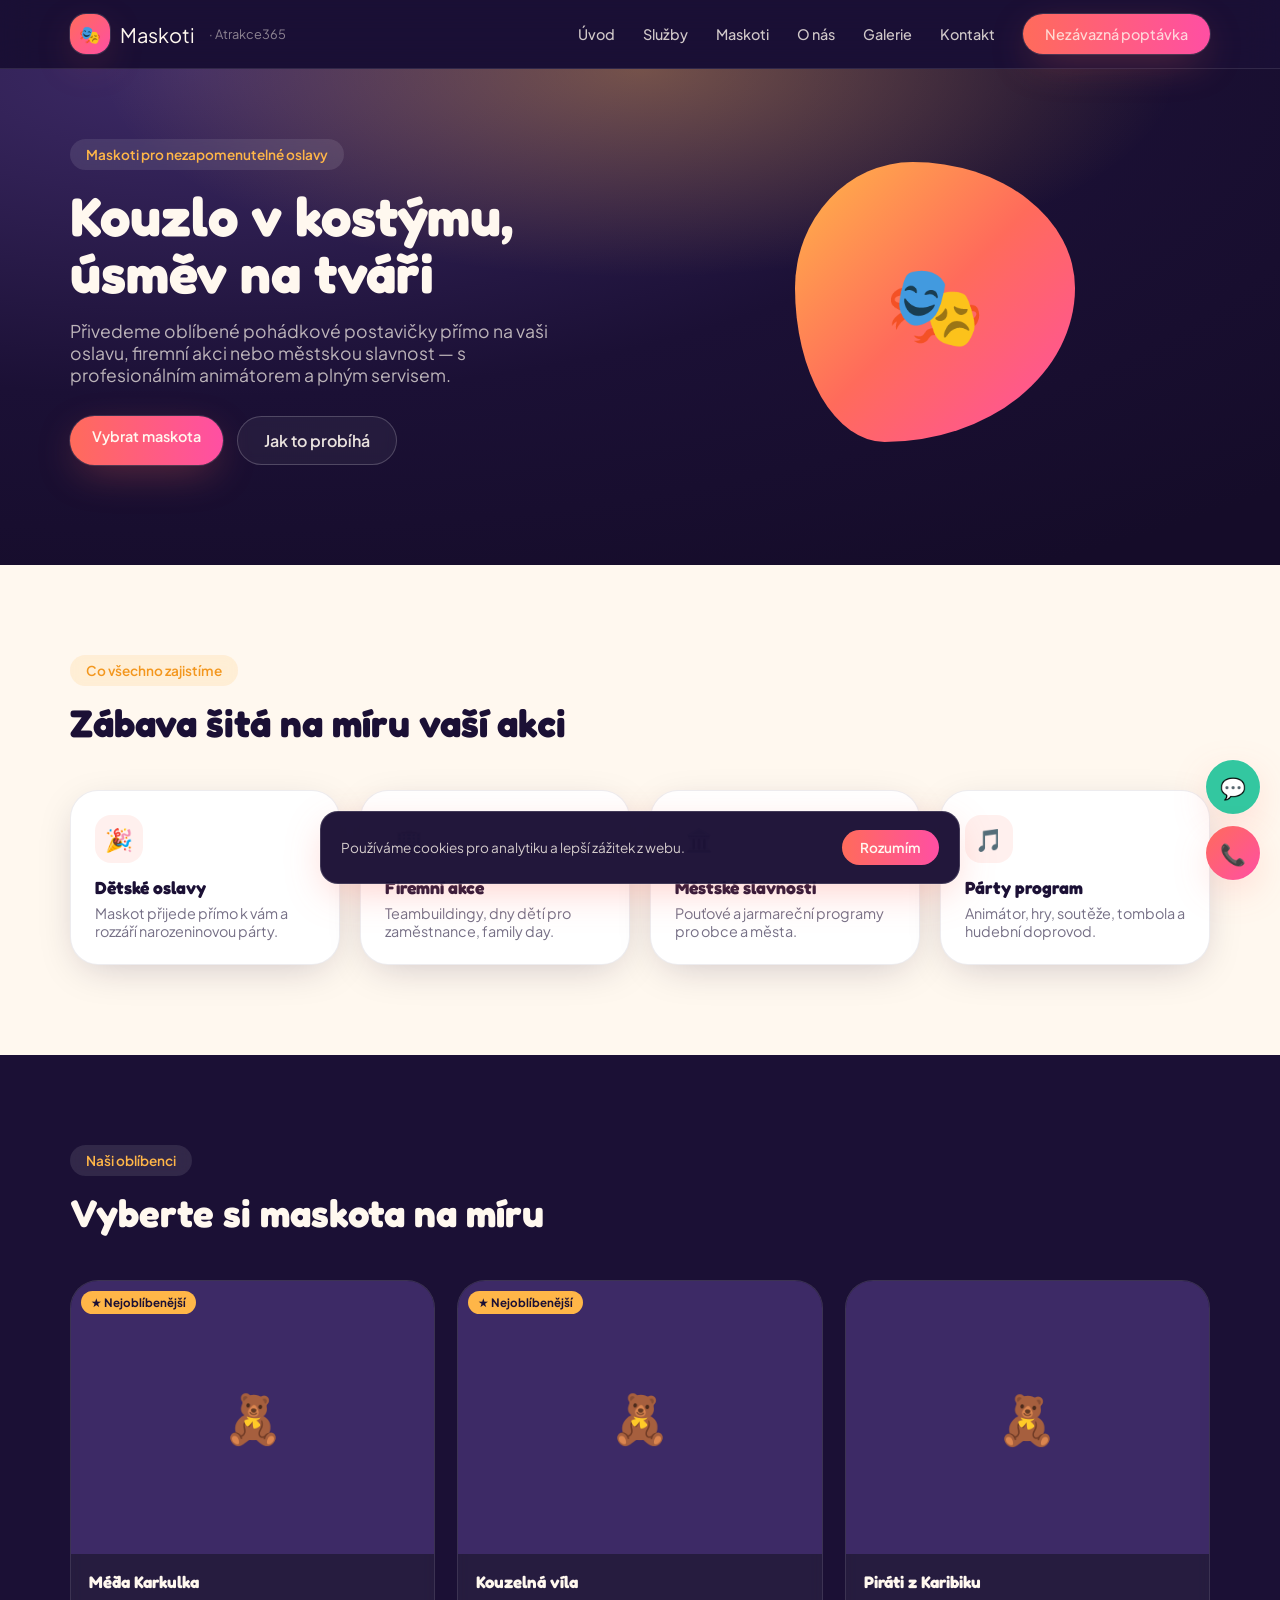
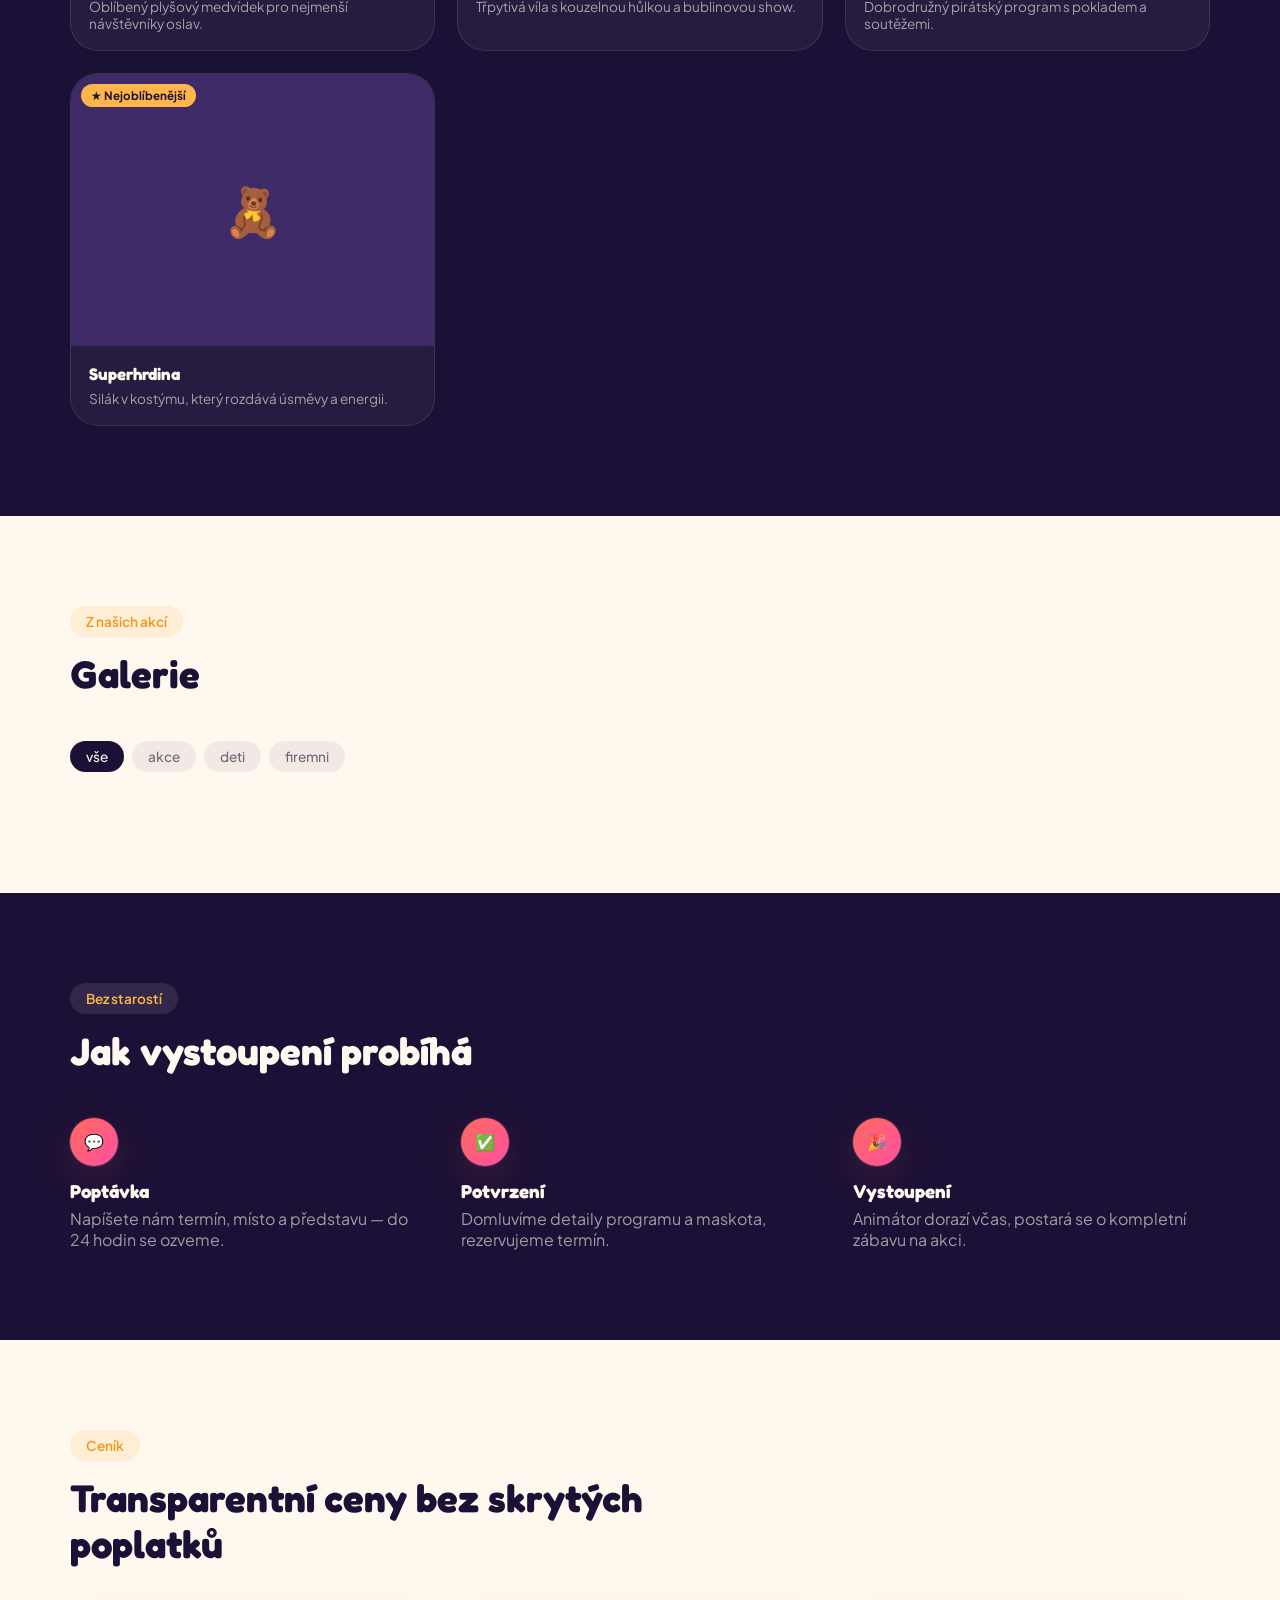
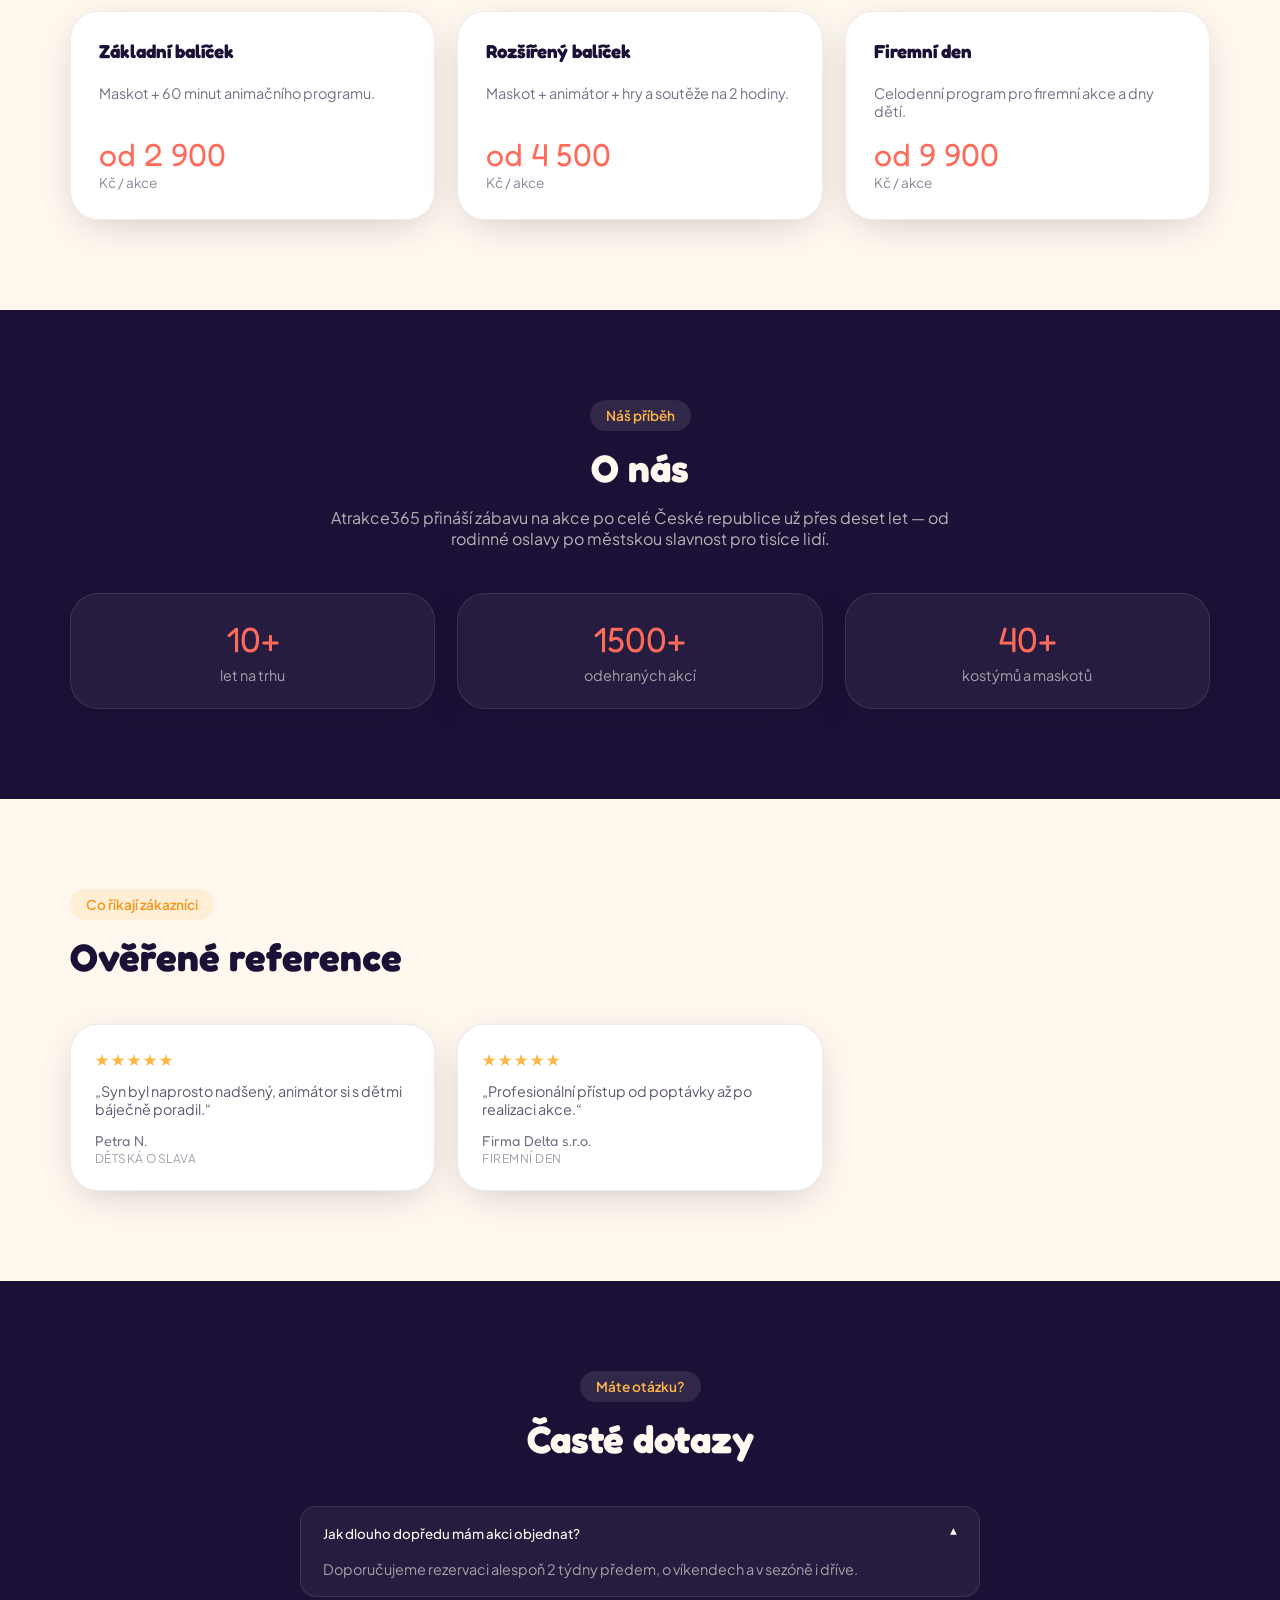
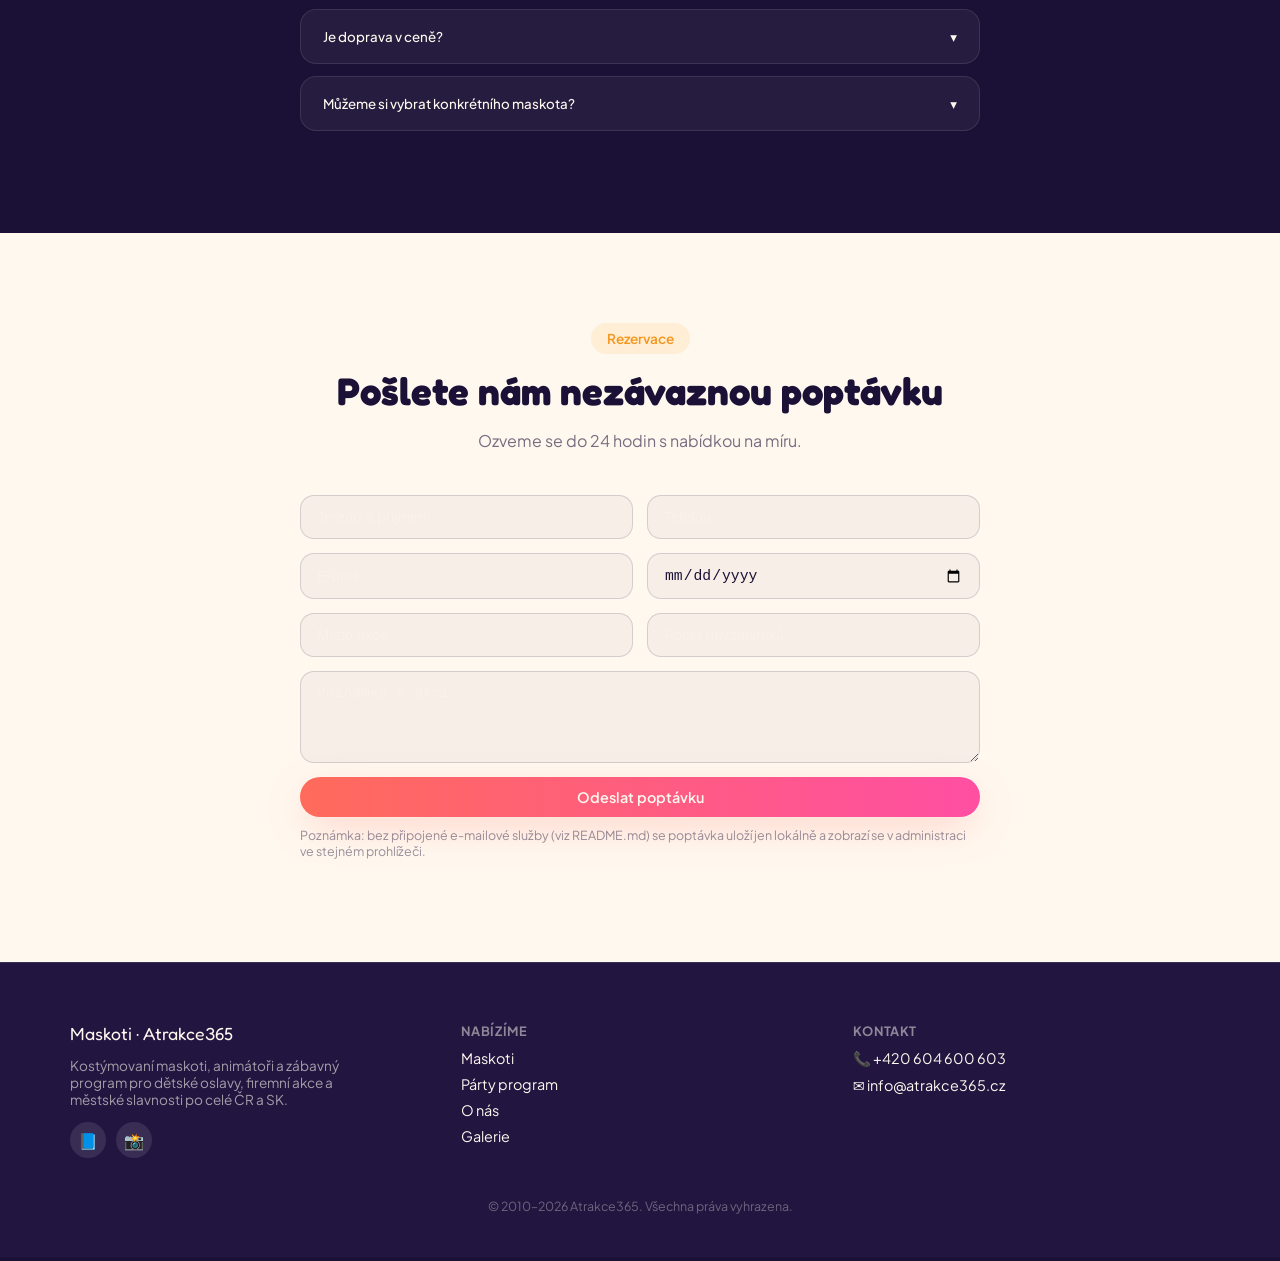
==== index.html @ 15e0b3e3 "Add files via upload" ====
<!DOCTYPE html>
<html lang="cs">
<head>
<meta charset="UTF-8">
<meta name="viewport" content="width=device-width, initial-scale=1.0">
<title id="pageTitle">Maskoti | Atrakce365 — zábava pro dětské oslavy i firemní akce</title>
<meta id="metaDescription" name="description" content="Kostýmovaní maskoti, animátoři a párty program pro dětské oslavy, firemní akce a městské slavnosti po celé ČR.">
<meta property="og:title" id="ogTitle" content="Maskoti | Atrakce365">
<meta property="og:description" id="ogDescription" content="Zábavný program a maskoti pro vaši akci.">
<meta property="og:type" content="website">
<link rel="icon" href="data:,">
<link rel="preconnect" href="https://fonts.googleapis.com">
<link href="https://fonts.googleapis.com/css2?family=Fredoka:wght@500;600;700&family=Plus+Jakarta+Sans:wght@400;500;600;700&display=swap" rel="stylesheet">
<link rel="stylesheet" href="style.css">
</head>
<body>

<header class="site-header">
  <div class="container">
    <a href="#top" class="logo">
      <span class="logo-badge">🎭</span>
      Maskoti <small>· Atrakce365</small>
    </a>
    <nav class="nav" id="navFull">
      <a href="#top">Úvod</a>
      <a href="#sluzby">Služby</a>
      <a href="#maskoti">Maskoti</a>
      <a href="#portfolio">O nás</a>
      <a href="#galerie">Galerie</a>
      <a href="#kontakt">Kontakt</a>
      <a href="#kontakt" class="btn-cta">Nezávazná poptávka</a>
    </nav>
    <button class="menu-toggle" id="menuToggle">☰</button>
  </div>
  <div class="mobile-nav" id="mobileNav"></div>
</header>

<section class="hero" id="top" data-section="hero">
  <div class="container hero-grid">
    <div>
      <span class="eyebrow" id="heroEyebrow">Maskoti pro nezapomenutelné oslavy</span>
      <h1 id="heroTitle">Kouzlo v kostýmu, úsměv na tváři</h1>
      <p class="lead" id="heroSubtitle"></p>
      <div class="hero-actions">
        <a href="#kontakt" class="btn-cta" id="heroCta">Vybrat maskota</a>
        <a href="#jak-to-probiha" class="btn-outline">Jak to probíhá</a>
      </div>
    </div>
    <div class="hero-badge">🎭</div>
  </div>
</section>

<section class="pad on-cream" id="sluzby" data-section="sluzby">
  <div class="container">
    <div class="section-head reveal">
      <span class="eyebrow">Co všechno zajistíme</span>
      <h2>Zábava šitá na míru vaší akci</h2>
    </div>
    <div class="grid-4">
      <div class="card reveal"><div class="icon-badge">🎉</div><h3>Dětské oslavy</h3><p>Maskot přijede přímo k vám a rozzáří narozeninovou párty.</p></div>
      <div class="card reveal"><div class="icon-badge">🏢</div><h3>Firemní akce</h3><p>Teambuildingy, dny dětí pro zaměstnance, family day.</p></div>
      <div class="card reveal"><div class="icon-badge">🏛️</div><h3>Městské slavnosti</h3><p>Pouťové a jarmareční programy pro obce a města.</p></div>
      <div class="card reveal"><div class="icon-badge">🎵</div><h3>Párty program</h3><p>Animátor, hry, soutěže, tombola a hudební doprovod.</p></div>
    </div>
  </div>
</section>

<section class="pad" id="maskoti" data-section="maskoti">
  <div class="container">
    <div class="section-head reveal">
      <span class="eyebrow">Naši oblíbenci</span>
      <h2>Vyberte si maskota na míru</h2>
    </div>
    <div class="grid-3" id="mascotsGrid"></div>
  </div>
</section>

<section class="pad on-cream" id="galerie" data-section="galerie">
  <div class="container">
    <div class="section-head reveal">
      <span class="eyebrow">Z našich akcí</span>
      <h2>Galerie</h2>
    </div>
    <div class="gallery-filters" id="galleryFilters"></div>
    <div class="masonry" id="galleryGrid"></div>
  </div>
</section>

<section class="pad" id="jak-to-probiha" data-section="jak-to-probiha">
  <div class="container">
    <div class="section-head reveal">
      <span class="eyebrow">Bez starostí</span>
      <h2>Jak vystoupení probíhá</h2>
    </div>
    <div class="steps">
      <div class="reveal"><div class="step-icon">💬</div><h3 style="margin:14px 0 6px">Poptávka</h3><p style="color:rgba(255,248,239,.6);margin:0">Napíšete nám termín, místo a představu — do 24 hodin se ozveme.</p></div>
      <div class="reveal"><div class="step-icon">✅</div><h3 style="margin:14px 0 6px">Potvrzení</h3><p style="color:rgba(255,248,239,.6);margin:0">Domluvíme detaily programu a maskota, rezervujeme termín.</p></div>
      <div class="reveal"><div class="step-icon">🎉</div><h3 style="margin:14px 0 6px">Vystoupení</h3><p style="color:rgba(255,248,239,.6);margin:0">Animátor dorazí včas, postará se o kompletní zábavu na akci.</p></div>
    </div>
  </div>
</section>

<section class="pad on-cream" id="cenik" data-section="cenik">
  <div class="container">
    <div class="section-head reveal">
      <span class="eyebrow">Ceník</span>
      <h2>Transparentní ceny bez skrytých poplatků</h2>
    </div>
    <div class="grid-3" id="pricingGrid"></div>
  </div>
</section>

<section class="pad" id="portfolio" data-section="portfolio">
  <div class="container">
    <div class="section-head reveal text-center mx-auto" style="max-width:640px">
      <span class="eyebrow">Náš příběh</span>
      <h2>O nás</h2>
      <p style="color:rgba(255,248,239,.7)">Atrakce365 přináší zábavu na akce po celé České republice už přes deset let — od rodinné oslavy po městskou slavnost pro tisíce lidí.</p>
    </div>
    <div class="grid-3">
      <div class="card reveal text-center" style="background:rgba(255,255,255,.05);border-color:rgba(255,255,255,.1)">
        <p class="display" style="font-size:2.2rem;color:var(--coral);margin:0">10+</p><p style="color:rgba(255,248,239,.6);margin:6px 0 0">let na trhu</p>
      </div>
      <div class="card reveal text-center" style="background:rgba(255,255,255,.05);border-color:rgba(255,255,255,.1)">
        <p class="display" style="font-size:2.2rem;color:var(--coral);margin:0">1500+</p><p style="color:rgba(255,248,239,.6);margin:6px 0 0">odehraných akcí</p>
      </div>
      <div class="card reveal text-center" style="background:rgba(255,255,255,.05);border-color:rgba(255,255,255,.1)">
        <p class="display" style="font-size:2.2rem;color:var(--coral);margin:0">40+</p><p style="color:rgba(255,248,239,.6);margin:6px 0 0">kostýmů a maskotů</p>
      </div>
    </div>
  </div>
</section>

<section class="pad on-cream" id="reference" data-section="reference">
  <div class="container">
    <div class="section-head reveal">
      <span class="eyebrow">Co říkají zákazníci</span>
      <h2>Ověřené reference</h2>
    </div>
    <div class="grid-3" id="testimonialsGrid"></div>
  </div>
</section>

<section class="pad" id="faq" data-section="faq">
  <div class="container" style="max-width:720px">
    <div class="section-head reveal text-center mx-auto">
      <span class="eyebrow">Máte otázku?</span>
      <h2>Časté dotazy</h2>
    </div>
    <div id="faqList"></div>
  </div>
</section>

<section class="pad on-cream" id="kontakt" data-section="kontakt">
  <div class="container" style="max-width:720px">
    <div class="section-head reveal text-center mx-auto">
      <span class="eyebrow">Rezervace</span>
      <h2>Pošlete nám nezávaznou poptávku</h2>
      <p style="color:rgba(27,16,53,.6)">Ozveme se do 24 hodin s nabídkou na míru.</p>
    </div>

    <div id="contactSuccess" class="form-success hidden">
      <p class="display" style="font-size:1.4rem;margin:0 0 6px">Poptávka odeslána!</p>
      <p style="margin:0;color:rgba(27,16,53,.6)">Ozveme se vám co nejdříve na uvedený kontakt.</p>
    </div>

    <form id="contactForm" class="form-grid">
      <input class="field" name="name" required placeholder="Jméno a příjmení" style="color:var(--ink);background:rgba(27,16,53,.04);border-color:rgba(27,16,53,.15)">
      <input class="field" name="phone" required placeholder="Telefon" style="color:var(--ink);background:rgba(27,16,53,.04);border-color:rgba(27,16,53,.15)">
      <input class="field" name="email" required type="email" placeholder="E-mail" style="color:var(--ink);background:rgba(27,16,53,.04);border-color:rgba(27,16,53,.15)">
      <input class="field" name="eventDate" type="date" style="color:var(--ink);background:rgba(27,16,53,.04);border-color:rgba(27,16,53,.15)">
      <input class="field" name="eventPlace" placeholder="Místo akce" style="color:var(--ink);background:rgba(27,16,53,.04);border-color:rgba(27,16,53,.15)">
      <input class="field" name="guestCount" placeholder="Počet návštěvníků" style="color:var(--ink);background:rgba(27,16,53,.04);border-color:rgba(27,16,53,.15)">
      <textarea class="field form-full" name="note" rows="4" placeholder="Poznámka k akci" style="color:var(--ink);background:rgba(27,16,53,.04);border-color:rgba(27,16,53,.15)"></textarea>
      <button type="submit" class="btn-cta form-full">Odeslat poptávku</button>
    </form>
    <p style="font-size:.78rem;color:rgba(27,16,53,.45);margin-top:10px">
      Poznámka: bez připojené e-mailové služby (viz README.md) se poptávka uloží jen lokálně a zobrazí se v administraci ve stejném prohlížeči.
    </p>
  </div>
</section>

<footer class="site-footer">
  <div class="container">
    <div class="footer-grid">
      <div>
        <p class="display" style="font-size:1.1rem;margin:0 0 8px">Maskoti · Atrakce365</p>
        <p style="font-size:.85rem;color:rgba(255,248,239,.6);max-width:280px">Kostýmovaní maskoti, animátoři a zábavný program pro dětské oslavy, firemní akce a městské slavnosti po celé ČR a SK.</p>
        <div class="social-row" id="socialRow"></div>
      </div>
      <div id="navFooterServices">
        <h4>Nabízíme</h4>
        <ul>
          <li><a href="#maskoti">Maskoti</a></li>
          <li><a href="#sluzby">Párty program</a></li>
          <li><a href="#portfolio">O nás</a></li>
          <li><a href="#galerie">Galerie</a></li>
        </ul>
      </div>
      <div>
        <h4>Kontakt</h4>
        <ul>
          <li id="footerPhone"></li>
          <li id="footerEmail"></li>
        </ul>
      </div>
    </div>
    <p class="footer-bottom">© 2010–<span id="year"></span> Atrakce365. Všechna práva vyhrazena.</p>
  </div>
</footer>

<div class="floating">
  <a class="fab fab-whatsapp" id="whatsappBtn" href="#" target="_blank" rel="noreferrer">💬</a>
  <a class="fab fab-call" id="callBtn" href="#">📞</a>
</div>

<div class="cookie-bar" id="cookieBar">
  <p>Používáme cookies pro analytiku a lepší zážitek z webu.</p>
  <button class="btn-small" id="cookieAccept">Rozumím</button>
</div>

<div class="lightbox" id="lightbox">
  <button class="lightbox-close" id="lightboxClose">✕</button>
  <img id="lightboxImg" src="" alt="">
</div>

<script src="data.js"></script>
<script src="main.js"></script>
</body>
</html>
---- style.css ----
:root {
  --ink: #1B1035;
  --ink-light: #2A1B4D;
  --ink-soft: #3D2A66;
  --cream: #FFF8EF;
  --coral: #FF6B5B;
  --coral-dark: #E8503F;
  --amber: #FFB648;
  --amber-dark: #F3971E;
  --candy: #FF4FA3;
  --mint: #33C7A0;
  --mint-dark: #22A385;
  --radius: 1.75rem;
  --shadow-soft: 0 10px 40px -12px rgba(27,16,53,.25);
  --shadow-glow: 0 0 0 1px rgba(255,255,255,.12), 0 12px 40px -8px rgba(255,107,91,.35);
}

* { box-sizing: border-box; }
html { scroll-behavior: smooth; }
body {
  margin: 0;
  background: var(--ink);
  color: var(--cream);
  font-family: 'Plus Jakarta Sans', system-ui, sans-serif;
  -webkit-font-smoothing: antialiased;
}
h1, h2, h3, .display { font-family: 'Fredoka', system-ui, sans-serif; }
a { color: inherit; text-decoration: none; }
img { max-width: 100%; display: block; }
button { font-family: inherit; cursor: pointer; border: none; }
.container { max-width: 1180px; margin: 0 auto; padding: 0 20px; }

/* ---------- Header ---------- */
.site-header {
  position: sticky; top: 0; z-index: 50;
  background: rgba(27,16,53,.85); backdrop-filter: blur(16px);
  border-bottom: 1px solid rgba(255,255,255,.1);
}
.site-header .container { display: flex; align-items: center; justify-content: space-between; padding: 14px 20px; }
.logo { display: flex; align-items: center; gap: 10px; font-size: 1.25rem; }
.logo-badge {
  width: 40px; height: 40px; border-radius: 16px; display: flex; align-items: center; justify-content: center;
  background: linear-gradient(135deg, var(--coral), var(--candy)); box-shadow: var(--shadow-glow); font-size: 1.1rem;
}
.logo small { color: rgba(255,248,239,.5); font-weight: 400; font-size: .8rem; margin-left: 4px; }
.nav { display: none; align-items: center; gap: 28px; }
.nav a { font-size: .9rem; font-weight: 500; color: rgba(255,248,239,.8); transition: color .2s; }
.nav a:hover { color: var(--amber); }
.btn-cta {
  border-radius: 999px; padding: 11px 22px; font-weight: 600; font-size: .9rem; color: var(--cream);
  background: linear-gradient(90deg, var(--coral), var(--candy)); box-shadow: var(--shadow-glow); transition: filter .2s;
}
.btn-cta:hover { filter: brightness(1.1); }
.menu-toggle { display: block; background: none; color: var(--cream); font-size: 1.4rem; }
.mobile-nav { display: none; flex-direction: column; gap: 4px; padding: 10px 20px 18px; border-top: 1px solid rgba(255,255,255,.1); }
.mobile-nav a { padding: 10px 8px; border-radius: 10px; color: rgba(255,248,239,.85); }
.mobile-nav.open { display: flex; }
@media (min-width: 860px) {
  .nav { display: flex; }
  .menu-toggle { display: none; }
  .mobile-nav { display: none !important; }
}

/* ---------- Hero ---------- */
.hero {
  position: relative; overflow: hidden; padding: 70px 0 100px;
  background: radial-gradient(120% 120% at 15% 0%, var(--ink-soft) 0%, var(--ink) 55%, #150C29 100%);
}
.hero::before {
  content: ''; position: absolute; inset: 0;
  background: radial-gradient(60% 60% at 50% 0%, rgba(255,182,72,.35) 0%, rgba(255,182,72,0) 70%);
}
.hero-grid { position: relative; display: grid; gap: 40px; align-items: center; }
@media (min-width: 860px) { .hero-grid { grid-template-columns: 1fr 1fr; } }
.eyebrow {
  display: inline-flex; align-items: center; gap: 8px; border-radius: 999px; padding: 7px 16px;
  background: rgba(255,255,255,.1); color: var(--amber); font-size: .85rem; font-weight: 600; backdrop-filter: blur(6px);
}
.hero h1 { font-size: clamp(2.2rem, 5vw, 3.4rem); line-height: 1.05; margin: 18px 0 0; }
.hero p.lead { max-width: 480px; margin: 18px 0 0; color: rgba(255,248,239,.7); font-size: 1.1rem; }
.hero-actions { display: flex; flex-wrap: wrap; gap: 14px; margin-top: 30px; }
.btn-outline {
  border-radius: 999px; padding: 13px 26px; font-weight: 600; color: rgba(255,248,239,.9);
  border: 1px solid rgba(255,255,255,.2); background: rgba(255,255,255,.05); backdrop-filter: blur(6px);
}
.hero-badge {
  width: 280px; height: 280px; margin: 0 auto; border-radius: 42% 58% 68% 32% / 45% 45% 55% 55%;
  background: linear-gradient(135deg, var(--amber), var(--coral), var(--candy));
  display: flex; align-items: center; justify-content: center; font-size: 5rem; animation: floaty 6s ease-in-out infinite;
}
@keyframes floaty { 0%,100% { transform: translateY(0) rotate(-1deg); } 50% { transform: translateY(-14px) rotate(1deg); } }

/* ---------- Sections generic ---------- */
section.pad { padding: 90px 0; }
.section-head { max-width: 620px; margin-bottom: 44px; }
.section-head h2 { font-size: clamp(1.7rem, 3vw, 2.4rem); margin: 14px 0 0; }
.on-cream { background: var(--cream); color: var(--ink); }
.on-cream .eyebrow { background: rgba(255,182,72,.15); color: var(--amber-dark); }

.reveal { opacity: 0; transform: translateY(24px); transition: opacity .6s ease, transform .6s ease; }
.reveal.in { opacity: 1; transform: translateY(0); }

/* ---------- Services grid ---------- */
.grid-4 { display: grid; gap: 20px; grid-template-columns: repeat(2, 1fr); }
@media (min-width: 700px) { .grid-4 { grid-template-columns: repeat(4, 1fr); } }
.card {
  background: #fff; border: 1px solid rgba(27,16,53,.08); border-radius: var(--radius); padding: 24px; box-shadow: var(--shadow-soft);
}
.card .icon-badge { width: 48px; height: 48px; border-radius: 16px; background: rgba(255,107,91,.1); color: var(--coral); display: flex; align-items: center; justify-content: center; font-size: 1.4rem; }
.card h3 { margin: 14px 0 6px; font-size: 1.1rem; }
.card p { margin: 0; font-size: .9rem; color: rgba(27,16,53,.6); }

/* ---------- Mascots ---------- */
.grid-3 { display: grid; gap: 22px; grid-template-columns: repeat(2, 1fr); }
@media (min-width: 700px) { .grid-3 { grid-template-columns: repeat(3, 1fr); } }
.mascot-card { border-radius: var(--radius); overflow: hidden; border: 1px solid rgba(255,255,255,.1); background: rgba(255,255,255,.05); backdrop-filter: blur(6px); }
.mascot-media { position: relative; aspect-ratio: 4/3; background: var(--ink-soft); display: flex; align-items: center; justify-content: center; font-size: 3rem; overflow: hidden; }
.mascot-media img { width: 100%; height: 100%; object-fit: cover; }
.badge-popular { position: absolute; top: 10px; left: 10px; background: var(--amber); color: var(--ink); font-size: .72rem; font-weight: 700; border-radius: 999px; padding: 4px 10px; }
.mascot-body { padding: 18px; }
.mascot-body h3 { margin: 0 0 6px; font-size: 1.05rem; }
.mascot-body p { margin: 0; font-size: .85rem; color: rgba(255,248,239,.6); }

/* ---------- Gallery ---------- */
.gallery-filters { display: flex; flex-wrap: wrap; gap: 8px; margin-bottom: 20px; }
.filter-btn { border-radius: 999px; padding: 7px 16px; font-size: .85rem; font-weight: 500; background: rgba(27,16,53,.06); color: rgba(27,16,53,.6); }
.filter-btn.active { background: var(--ink); color: var(--cream); }
.masonry { columns: 2; gap: 14px; }
@media (min-width: 700px) { .masonry { columns: 3; } }
@media (min-width: 1000px) { .masonry { columns: 4; } }
.masonry img { width: 100%; margin-bottom: 14px; border-radius: 16px; cursor: pointer; transition: transform .4s; }
.masonry img:hover { transform: scale(1.03); }
.lightbox { position: fixed; inset: 0; background: rgba(27,16,53,.95); display: none; align-items: center; justify-content: center; z-index: 200; padding: 24px; }
.lightbox.open { display: flex; }
.lightbox img { max-height: 85vh; max-width: 90vw; border-radius: 16px; box-shadow: var(--shadow-glow); }
.lightbox-close { position: absolute; top: 24px; right: 24px; color: rgba(255,248,239,.8); font-size: 1.8rem; background: none; }

/* ---------- Steps ---------- */
.steps { display: grid; gap: 34px; }
@media (min-width: 700px) { .steps { grid-template-columns: repeat(3, 1fr); } }
.step-icon { width: 48px; height: 48px; border-radius: 999px; background: linear-gradient(135deg, var(--coral), var(--candy)); display: flex; align-items: center; justify-content: center; box-shadow: var(--shadow-glow); }

/* ---------- Pricing ---------- */
.price-card { border-radius: var(--radius); padding: 28px; background: #fff; border: 1px solid rgba(27,16,53,.08); box-shadow: var(--shadow-soft); display: flex; flex-direction: column; }
.price-card h3 { margin: 0 0 8px; }
.price-card p.desc { flex: 1; font-size: .9rem; color: rgba(27,16,53,.6); }
.price-value { font-size: 2rem; color: var(--coral); font-family: 'Fredoka', sans-serif; }
.price-unit { font-size: .85rem; color: rgba(27,16,53,.5); }

/* ---------- Testimonials ---------- */
.stars { color: var(--amber); letter-spacing: 2px; }

/* ---------- FAQ ---------- */
.faq-item { border: 1px solid rgba(255,255,255,.1); border-radius: 16px; margin-bottom: 12px; overflow: hidden; background: rgba(255,255,255,.05); }
.faq-q { width: 100%; text-align: left; padding: 18px 22px; background: none; color: var(--cream); font-weight: 500; display: flex; justify-content: space-between; align-items: center; }
.faq-a { max-height: 0; overflow: hidden; transition: max-height .3s ease; padding: 0 22px; font-size: .9rem; color: rgba(255,248,239,.6); }
.faq-item.open .faq-a { max-height: 300px; padding-bottom: 18px; }
.faq-item.open .faq-q .chev { transform: rotate(180deg); }
.chev { transition: transform .2s; }

/* ---------- Contact form ---------- */
.form-grid { display: grid; gap: 14px; }
@media (min-width: 700px) { .form-grid { grid-template-columns: 1fr 1fr; } }
.field { width: 100%; padding: 13px 16px; border-radius: 14px; border: 1px solid rgba(255,255,255,.15); background: rgba(255,255,255,.05); color: var(--cream); font-size: .92rem; }
.field::placeholder { color: rgba(255,248,239,.4); }
.field:focus { outline: 2px solid var(--amber); }
textarea.field { resize: vertical; }
.form-full { grid-column: 1 / -1; }
.form-success { border: 1px solid rgba(51,199,160,.35); background: rgba(51,199,160,.1); border-radius: var(--radius); padding: 40px; text-align: center; }

/* ---------- Footer ---------- */
.site-footer { border-top: 1px solid rgba(255,255,255,.1); background: rgba(42,27,77,.5); padding: 60px 0 30px; }
.footer-grid { display: grid; gap: 34px; }
@media (min-width: 860px) { .footer-grid { grid-template-columns: repeat(3, 1fr); } }
.footer-grid h4 { font-size: .8rem; text-transform: uppercase; letter-spacing: .05em; color: rgba(255,248,239,.5); margin: 0 0 10px; }
.footer-grid ul { list-style: none; padding: 0; margin: 0; }
.footer-grid li { margin-bottom: 8px; font-size: .9rem; }
.social-row { display: flex; gap: 10px; margin-top: 14px; }
.social-row a { width: 36px; height: 36px; border-radius: 999px; background: rgba(255,255,255,.1); display: flex; align-items: center; justify-content: center; }
.footer-bottom { text-align: center; font-size: .78rem; color: rgba(255,248,239,.35); margin-top: 40px; }

/* ---------- Floating buttons ---------- */
.floating { position: fixed; right: 20px; bottom: 20px; display: flex; flex-direction: column; gap: 12px; z-index: 60; }
.fab { width: 54px; height: 54px; border-radius: 999px; display: flex; align-items: center; justify-content: center; box-shadow: var(--shadow-glow); font-size: 1.3rem; }
.fab-call { background: linear-gradient(135deg, var(--coral), var(--candy)); animation: floaty 6s ease-in-out infinite; }
.fab-whatsapp { background: var(--mint); color: var(--ink); }

/* ---------- Cookie bar ---------- */
.cookie-bar {
  position: fixed; left: 16px; right: 16px; bottom: 16px; max-width: 640px; margin: 0 auto; z-index: 70;
  background: rgba(27,16,53,.97); border: 1px solid rgba(255,255,255,.15); border-radius: 18px; padding: 18px 20px;
  display: none; align-items: center; justify-content: space-between; gap: 14px; box-shadow: var(--shadow-glow); flex-wrap: wrap;
}
.cookie-bar.show { display: flex; }
.cookie-bar p { margin: 0; font-size: .85rem; color: rgba(255,248,239,.8); }
.btn-small { border-radius: 999px; padding: 9px 18px; font-weight: 600; font-size: .85rem; color: var(--cream); background: linear-gradient(90deg, var(--coral), var(--candy)); }

/* ---------- Mode banner (hidden by default) ---------- */
.maskoti-only-notice { display: none; }

/* ---------- Utility ---------- */
.text-center { text-align: center; }
.mx-auto { margin-left: auto; margin-right: auto; }
.hidden { display: none !important; }
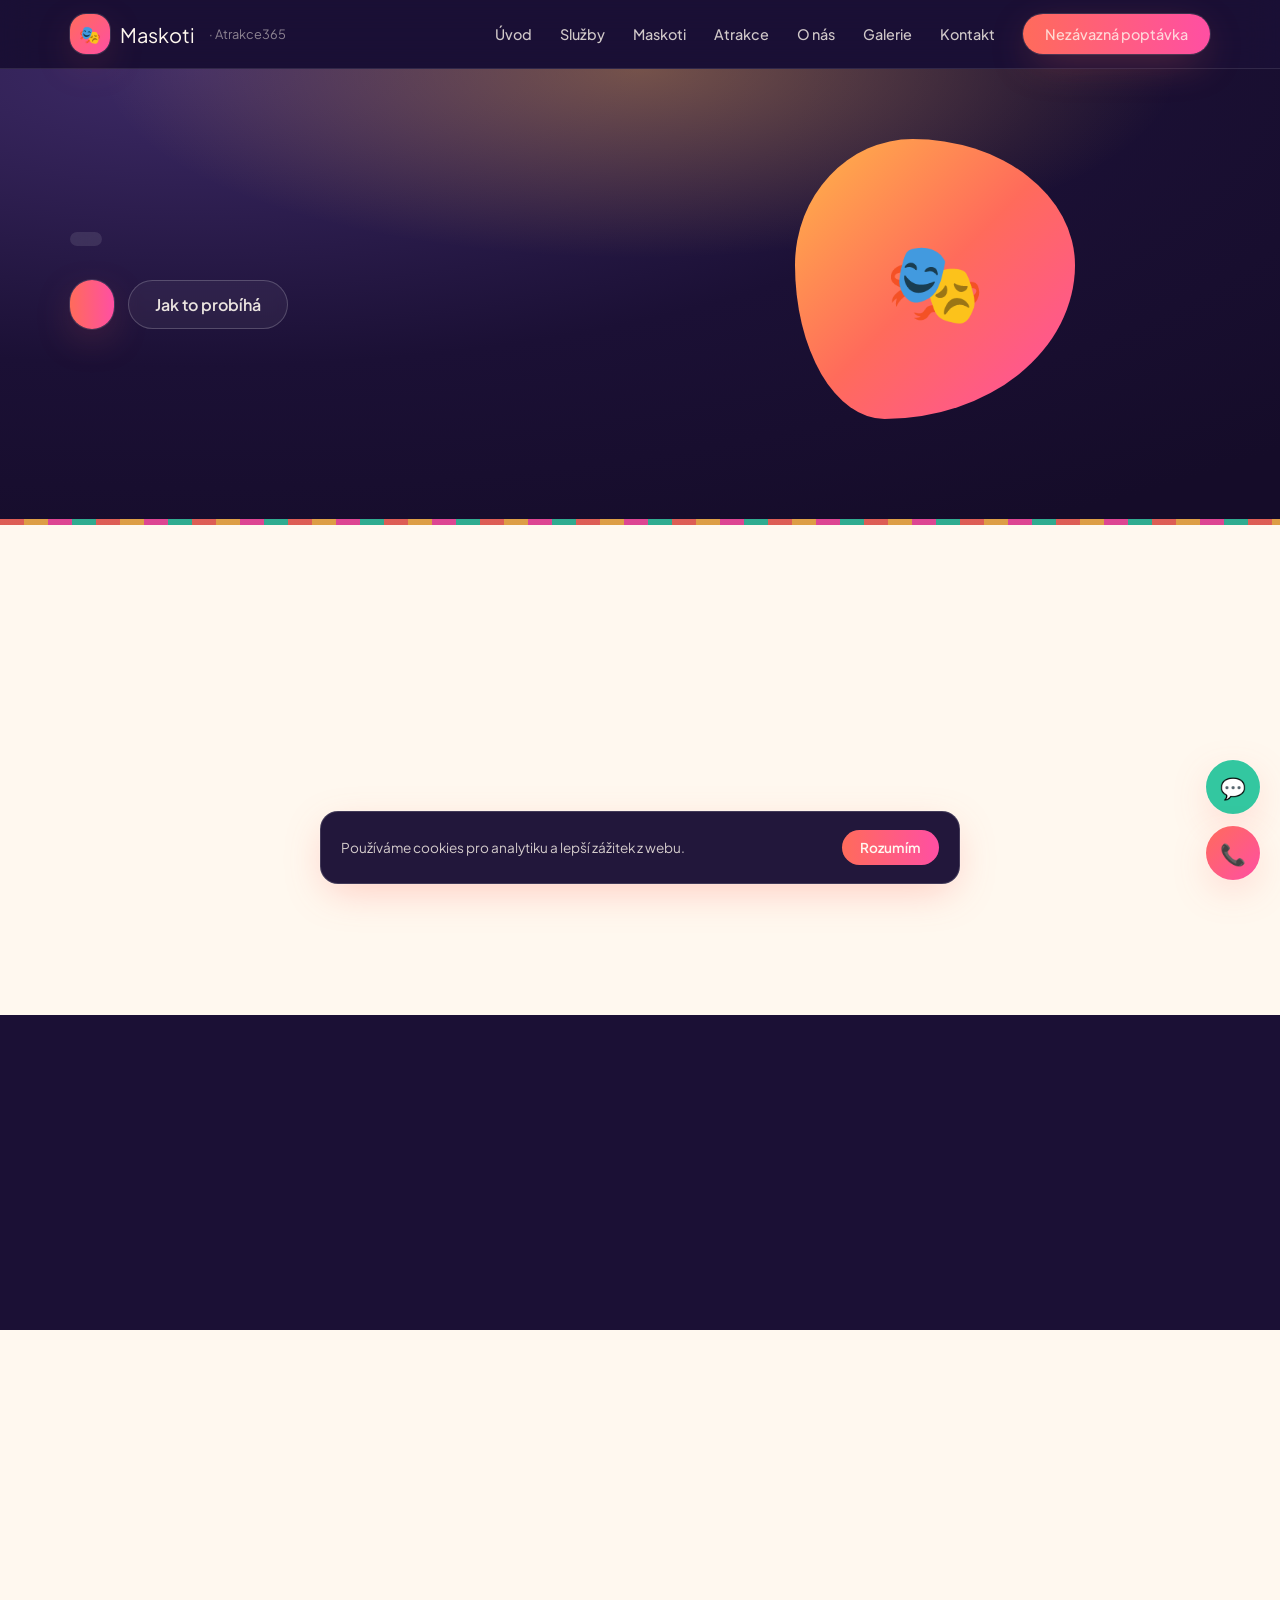
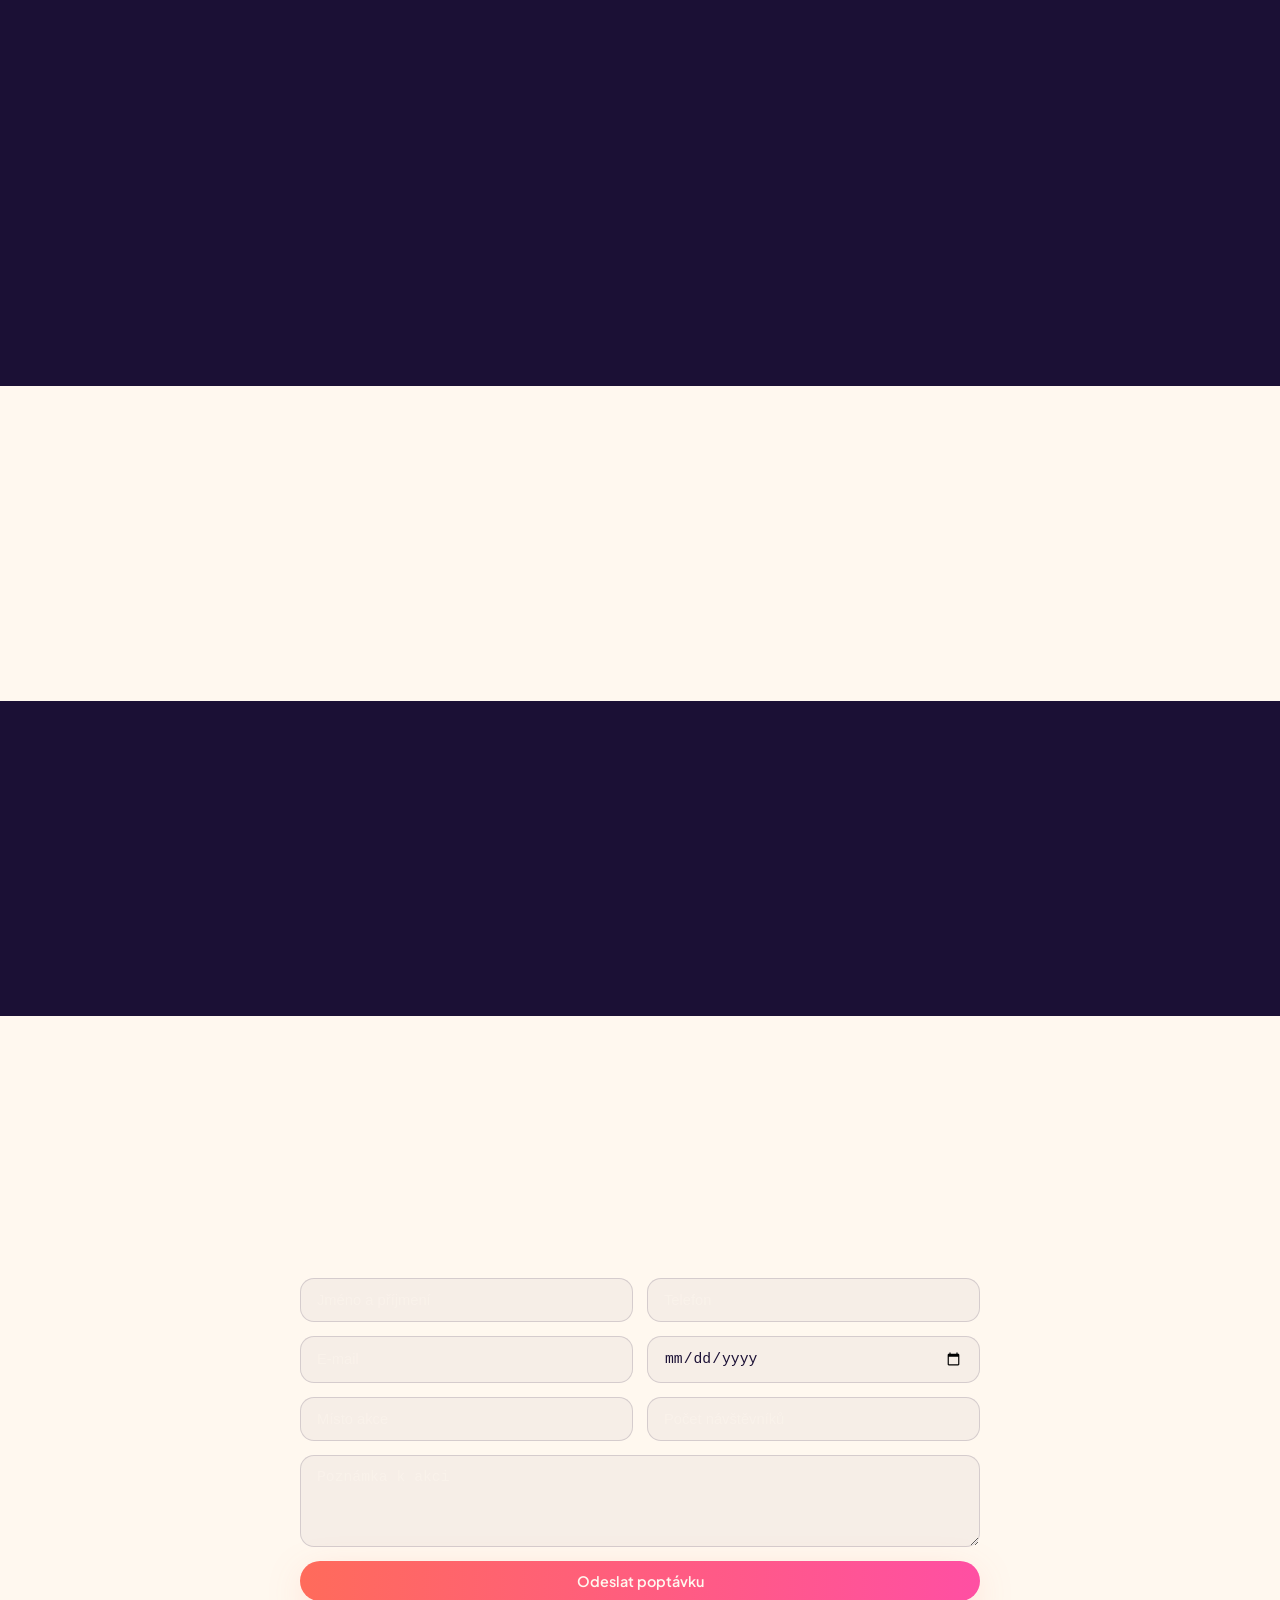
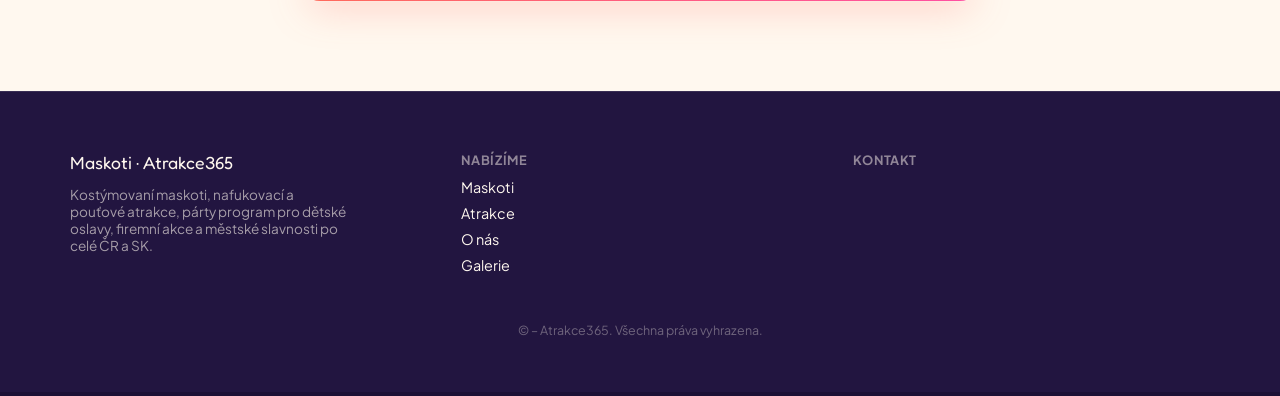
==== commit c8c1f04a: "Add files via upload" ====
--- a/index.html
+++ b/index.html
@@ -2,11 +2,11 @@
 <html lang="cs">
 <head>
 <meta charset="UTF-8">
-<meta name="viewport" content="width=device-width, initial-scale=1.0">
-<title id="pageTitle">Maskoti | Atrakce365 — zábava pro dětské oslavy i firemní akce</title>
-<meta id="metaDescription" name="description" content="Kostýmovaní maskoti, animátoři a párty program pro dětské oslavy, firemní akce a městské slavnosti po celé ČR.">
+<meta name="viewport" content="width=device-width, initial-scale=1.0, maximum-scale=1.0, user-scalable=no, viewport-fit=cover">
+<title id="pageTitle">Maskoti | Atrakce365</title>
+<meta id="metaDescription" name="description" content="">
 <meta property="og:title" id="ogTitle" content="Maskoti | Atrakce365">
-<meta property="og:description" id="ogDescription" content="Zábavný program a maskoti pro vaši akci.">
+<meta property="og:description" id="ogDescription" content="">
 <meta property="og:type" content="website">
 <link rel="icon" href="data:,">
 <link rel="preconnect" href="https://fonts.googleapis.com">
@@ -17,7 +17,7 @@
 
 <header class="site-header">
   <div class="container">
-    <a href="#top" class="logo">
+    <a href="#top" class="logo" id="logoClick" title="">
       <span class="logo-badge">🎭</span>
       Maskoti <small>· Atrakce365</small>
     </a>
@@ -25,6 +25,7 @@
       <a href="#top">Úvod</a>
       <a href="#sluzby">Služby</a>
       <a href="#maskoti">Maskoti</a>
+      <a href="#atrakce">Atrakce</a>
       <a href="#portfolio">O nás</a>
       <a href="#galerie">Galerie</a>
       <a href="#kontakt">Kontakt</a>
@@ -38,17 +39,18 @@
 <section class="hero" id="top" data-section="hero">
   <div class="container hero-grid">
     <div>
-      <span class="eyebrow" id="heroEyebrow">Maskoti pro nezapomenutelné oslavy</span>
-      <h1 id="heroTitle">Kouzlo v kostýmu, úsměv na tváři</h1>
+      <span class="eyebrow" id="heroEyebrow"></span>
+      <h1 id="heroTitle"></h1>
       <p class="lead" id="heroSubtitle"></p>
       <div class="hero-actions">
-        <a href="#kontakt" class="btn-cta" id="heroCta">Vybrat maskota</a>
+        <a href="#kontakt" class="btn-cta" id="heroCta"></a>
         <a href="#jak-to-probiha" class="btn-outline">Jak to probíhá</a>
       </div>
     </div>
     <div class="hero-badge">🎭</div>
   </div>
 </section>
+<div class="confetti-divider"></div>
 
 <section class="pad on-cream" id="sluzby" data-section="sluzby">
   <div class="container">
@@ -59,8 +61,8 @@
     <div class="grid-4">
       <div class="card reveal"><div class="icon-badge">🎉</div><h3>Dětské oslavy</h3><p>Maskot přijede přímo k vám a rozzáří narozeninovou párty.</p></div>
       <div class="card reveal"><div class="icon-badge">🏢</div><h3>Firemní akce</h3><p>Teambuildingy, dny dětí pro zaměstnance, family day.</p></div>
-      <div class="card reveal"><div class="icon-badge">🏛️</div><h3>Městské slavnosti</h3><p>Pouťové a jarmareční programy pro obce a města.</p></div>
-      <div class="card reveal"><div class="icon-badge">🎵</div><h3>Párty program</h3><p>Animátor, hry, soutěže, tombola a hudební doprovod.</p></div>
+      <div class="card reveal"><div class="icon-badge">🎪</div><h3>Pouťové atrakce</h3><p>Nafukovací hrady, kolotoče, bungee trampolíny a další.</p></div>
+      <div class="card reveal"><div class="icon-badge">🎵</div><h3>Párty program</h3><p>Animátor, hry, soutěže, balónkové dekorace a catering.</p></div>
     </div>
   </div>
 </section>
@@ -75,14 +77,41 @@
   </div>
 </section>
 
-<section class="pad on-cream" id="galerie" data-section="galerie">
+<section class="pad on-cream" id="atrakce" data-section="atrakce">
+  <div class="container">
+    <div class="section-head reveal">
+      <span class="eyebrow">Kompletní nabídka Atrakce365</span>
+      <h2>Nafukovací, pouťové atrakce a párty program</h2>
+    </div>
+    <div class="catalog-tabs" id="catalogTabs"></div>
+    <div class="catalog-grid" id="catalogGrid"></div>
+  </div>
+</section>
+
+<section class="pad" id="galerie" data-section="galerie">
   <div class="container">
     <div class="section-head reveal">
       <span class="eyebrow">Z našich akcí</span>
-      <h2>Galerie</h2>
-    </div>
-    <div class="gallery-filters" id="galleryFilters"></div>
-    <div class="masonry" id="galleryGrid"></div>
+      <h2>Galerie podle měst</h2>
+    </div>
+    <div id="cityView">
+      <div class="city-grid" id="cityGrid"></div>
+    </div>
+    <div id="cityPhotosView" class="hidden">
+      <button class="city-back" id="cityBackBtn">← Zpět na výběr města</button>
+      <h3 id="cityPhotosTitle" style="margin:0 0 16px"></h3>
+      <div class="masonry" id="cityPhotosGrid"></div>
+    </div>
+  </div>
+</section>
+
+<section class="pad on-cream" id="videa" data-section="videa">
+  <div class="container">
+    <div class="section-head reveal">
+      <span class="eyebrow">Podívejte se</span>
+      <h2>Videa z akcí</h2>
+    </div>
+    <div class="video-grid" id="videoGrid"></div>
   </div>
 </section>
 
@@ -94,8 +123,8 @@
     </div>
     <div class="steps">
       <div class="reveal"><div class="step-icon">💬</div><h3 style="margin:14px 0 6px">Poptávka</h3><p style="color:rgba(255,248,239,.6);margin:0">Napíšete nám termín, místo a představu — do 24 hodin se ozveme.</p></div>
-      <div class="reveal"><div class="step-icon">✅</div><h3 style="margin:14px 0 6px">Potvrzení</h3><p style="color:rgba(255,248,239,.6);margin:0">Domluvíme detaily programu a maskota, rezervujeme termín.</p></div>
-      <div class="reveal"><div class="step-icon">🎉</div><h3 style="margin:14px 0 6px">Vystoupení</h3><p style="color:rgba(255,248,239,.6);margin:0">Animátor dorazí včas, postará se o kompletní zábavu na akci.</p></div>
+      <div class="reveal"><div class="step-icon">✅</div><h3 style="margin:14px 0 6px">Potvrzení</h3><p style="color:rgba(255,248,239,.6);margin:0">Domluvíme detaily programu, rezervujeme termín.</p></div>
+      <div class="reveal"><div class="step-icon">🎉</div><h3 style="margin:14px 0 6px">Realizace</h3><p style="color:rgba(255,248,239,.6);margin:0">Dorazíme včas, postaráme se o kompletní zábavu na akci.</p></div>
     </div>
   </div>
 </section>
@@ -115,17 +144,17 @@
     <div class="section-head reveal text-center mx-auto" style="max-width:640px">
       <span class="eyebrow">Náš příběh</span>
       <h2>O nás</h2>
-      <p style="color:rgba(255,248,239,.7)">Atrakce365 přináší zábavu na akce po celé České republice už přes deset let — od rodinné oslavy po městskou slavnost pro tisíce lidí.</p>
+      <p id="oNasText" style="color:rgba(255,248,239,.7)"></p>
     </div>
     <div class="grid-3">
       <div class="card reveal text-center" style="background:rgba(255,255,255,.05);border-color:rgba(255,255,255,.1)">
-        <p class="display" style="font-size:2.2rem;color:var(--coral);margin:0">10+</p><p style="color:rgba(255,248,239,.6);margin:6px 0 0">let na trhu</p>
+        <p class="display" style="font-size:2.2rem;color:var(--coral);margin:0" id="statYears">10+</p><p style="color:rgba(255,248,239,.6);margin:6px 0 0">let na trhu</p>
       </div>
       <div class="card reveal text-center" style="background:rgba(255,255,255,.05);border-color:rgba(255,255,255,.1)">
         <p class="display" style="font-size:2.2rem;color:var(--coral);margin:0">1500+</p><p style="color:rgba(255,248,239,.6);margin:6px 0 0">odehraných akcí</p>
       </div>
       <div class="card reveal text-center" style="background:rgba(255,255,255,.05);border-color:rgba(255,255,255,.1)">
-        <p class="display" style="font-size:2.2rem;color:var(--coral);margin:0">40+</p><p style="color:rgba(255,248,239,.6);margin:6px 0 0">kostýmů a maskotů</p>
+        <p class="display" style="font-size:2.2rem;color:var(--coral);margin:0" id="statItems">40+</p><p style="color:rgba(255,248,239,.6);margin:6px 0 0">atrakcí a maskotů</p>
       </div>
     </div>
   </div>
@@ -174,9 +203,6 @@
       <textarea class="field form-full" name="note" rows="4" placeholder="Poznámka k akci" style="color:var(--ink);background:rgba(27,16,53,.04);border-color:rgba(27,16,53,.15)"></textarea>
       <button type="submit" class="btn-cta form-full">Odeslat poptávku</button>
     </form>
-    <p style="font-size:.78rem;color:rgba(27,16,53,.45);margin-top:10px">
-      Poznámka: bez připojené e-mailové služby (viz README.md) se poptávka uloží jen lokálně a zobrazí se v administraci ve stejném prohlížeči.
-    </p>
   </div>
 </section>
 
@@ -185,14 +211,14 @@
     <div class="footer-grid">
       <div>
         <p class="display" style="font-size:1.1rem;margin:0 0 8px">Maskoti · Atrakce365</p>
-        <p style="font-size:.85rem;color:rgba(255,248,239,.6);max-width:280px">Kostýmovaní maskoti, animátoři a zábavný program pro dětské oslavy, firemní akce a městské slavnosti po celé ČR a SK.</p>
+        <p style="font-size:.85rem;color:rgba(255,248,239,.6);max-width:280px">Kostýmovaní maskoti, nafukovací a pouťové atrakce, párty program pro dětské oslavy, firemní akce a městské slavnosti po celé ČR a SK.</p>
         <div class="social-row" id="socialRow"></div>
       </div>
       <div id="navFooterServices">
         <h4>Nabízíme</h4>
         <ul>
           <li><a href="#maskoti">Maskoti</a></li>
-          <li><a href="#sluzby">Párty program</a></li>
+          <li><a href="#atrakce">Atrakce</a></li>
           <li><a href="#portfolio">O nás</a></li>
           <li><a href="#galerie">Galerie</a></li>
         </ul>
@@ -205,7 +231,8 @@
         </ul>
       </div>
     </div>
-    <p class="footer-bottom">© 2010–<span id="year"></span> Atrakce365. Všechna práva vyhrazena.</p>
+    <p class="footer-bottom">© <span id="yearFrom"></span>–<span id="year"></span> Atrakce365. Všechna práva vyhrazena.</p>
+    <p class="legal-row mx-auto" style="justify-content:center;margin-top:8px" id="legalRow"></p>
   </div>
 </footer>
 
@@ -224,7 +251,8 @@
   <img id="lightboxImg" src="" alt="">
 </div>
 
-<script src="data.js"></script>
-<script src="main.js"></script>
+<script src="config.js"></script>
+<script type="module" src="db.js"></script>
+<script type="module" src="main.js"></script>
 </body>
 </html>
--- a/style.css
+++ b/style.css
@@ -16,9 +16,16 @@
 }
 
 * { box-sizing: border-box; }
-html { scroll-behavior: smooth; }
+html {
+  scroll-behavior: smooth;
+  overscroll-behavior: none;      /* zabrání "gumovému" odrazu při scrollu na okrajích */
+  touch-action: pan-x pan-y;      /* povolí posun, ale ne pinch-zoom gesty */
+  height: 100%;
+}
 body {
   margin: 0;
+  min-height: 100%;
+  overscroll-behavior: none;
   background: var(--ink);
   color: var(--cream);
   font-family: 'Plus Jakarta Sans', system-ui, sans-serif;
@@ -198,7 +205,41 @@
 /* ---------- Mode banner (hidden by default) ---------- */
 .maskoti-only-notice { display: none; }
 
-/* ---------- Utility ---------- */
+/* ---------- Katalog atrakcí (taby podle kategorie) ---------- */
+.catalog-tabs { display: flex; flex-wrap: wrap; gap: 8px; margin-bottom: 26px; }
+.catalog-tab { border-radius: 999px; padding: 9px 18px; font-size: .85rem; font-weight: 600; background: rgba(255,255,255,.06); color: rgba(255,248,239,.6); border: 1px solid rgba(255,255,255,.1); }
+.catalog-tab.active { background: linear-gradient(90deg, var(--coral), var(--candy)); color: #fff; border-color: transparent; }
+.catalog-grid { display: grid; gap: 18px; grid-template-columns: repeat(2, 1fr); }
+@media (min-width: 700px) { .catalog-grid { grid-template-columns: repeat(3, 1fr); } }
+.catalog-card { border-radius: 20px; overflow: hidden; border: 1px solid rgba(255,255,255,.1); background: rgba(255,255,255,.04); }
+.catalog-media { aspect-ratio: 4/3; background: linear-gradient(135deg, var(--ink-soft), var(--ink)); display: flex; align-items: center; justify-content: center; font-size: 2.4rem; overflow: hidden; }
+.catalog-media img { width: 100%; height: 100%; object-fit: cover; }
+.catalog-body { padding: 14px 16px; }
+.catalog-body h4 { margin: 0; font-size: .95rem; }
+
+/* ---------- Galerie podle měst ---------- */
+.city-grid { display: grid; gap: 18px; grid-template-columns: repeat(2, 1fr); }
+@media (min-width: 700px) { .city-grid { grid-template-columns: repeat(4, 1fr); } }
+.city-card { position: relative; border-radius: 20px; overflow: hidden; aspect-ratio: 1; cursor: pointer; border: 1px solid rgba(27,16,53,.1); }
+.city-card img { width: 100%; height: 100%; object-fit: cover; transition: transform .4s; }
+.city-card:hover img { transform: scale(1.06); }
+.city-card::after { content: ''; position: absolute; inset: 0; background: linear-gradient(to top, rgba(27,16,53,.85), rgba(27,16,53,.05) 55%); }
+.city-card span { position: absolute; left: 14px; bottom: 12px; z-index: 1; font-family: 'Fredoka', sans-serif; font-size: 1.1rem; color: #fff; }
+.city-back { display: inline-flex; align-items: center; gap: 6px; font-weight: 600; color: var(--coral-dark); margin-bottom: 18px; background: none; }
+
+/* ---------- Videa ---------- */
+.video-grid { display: grid; gap: 20px; grid-template-columns: 1fr; }
+@media (min-width: 700px) { .video-grid { grid-template-columns: repeat(2, 1fr); } }
+.video-frame { position: relative; padding-top: 56.25%; border-radius: 20px; overflow: hidden; box-shadow: var(--shadow-glow); }
+.video-frame iframe { position: absolute; inset: 0; width: 100%; height: 100%; border: 0; }
+.video-title { margin: 10px 0 0; font-size: .9rem; color: rgba(255,248,239,.7); }
+
+/* ---------- Firemní / právní patička ---------- */
+.legal-row { display: flex; flex-wrap: wrap; gap: 6px 18px; font-size: .74rem; color: rgba(255,248,239,.35); }
+
+/* ---------- Dekorativní "confetti" pruh (odlišuje sekce od šablonovitosti) ---------- */
+.confetti-divider { height: 6px; background: repeating-linear-gradient(90deg, var(--coral) 0 24px, var(--amber) 24px 48px, var(--candy) 48px 72px, var(--mint) 72px 96px); opacity: .85; }
+
 .text-center { text-align: center; }
 .mx-auto { margin-left: auto; margin-right: auto; }
 .hidden { display: none !important; }
